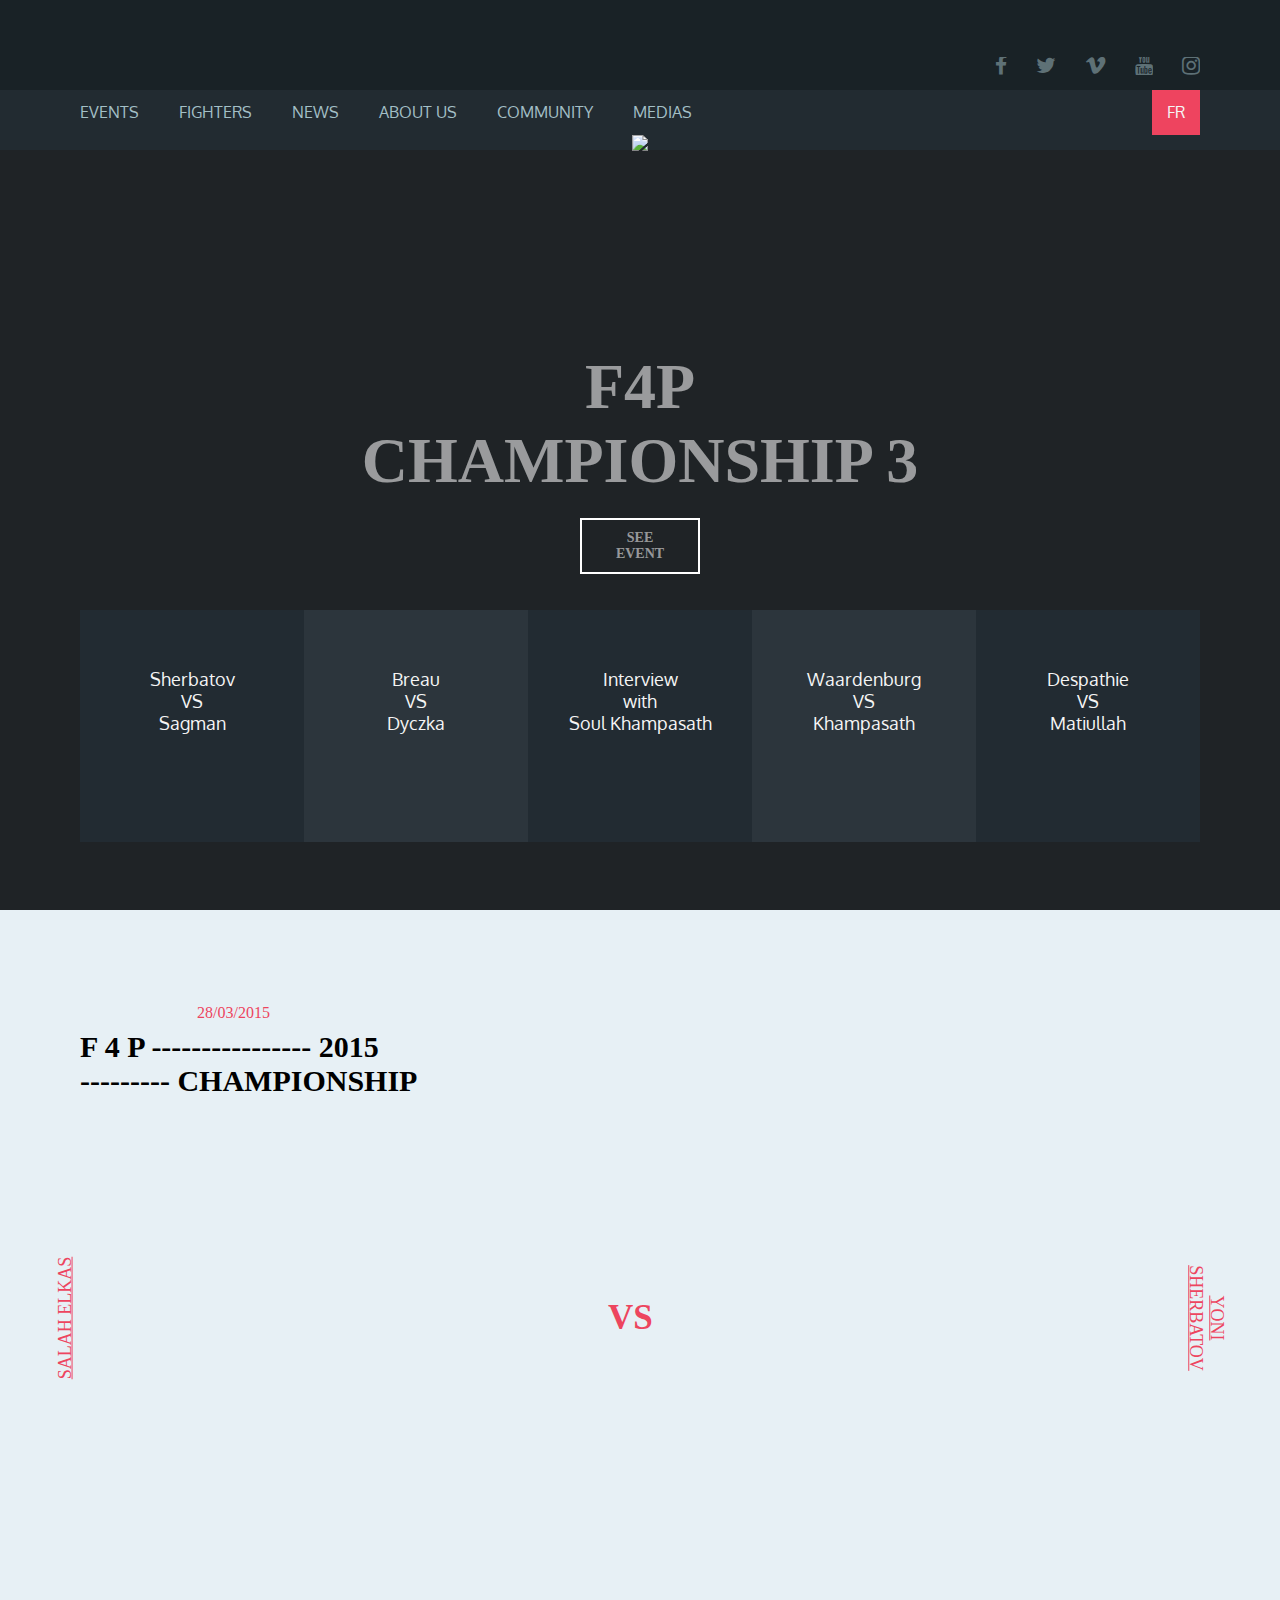
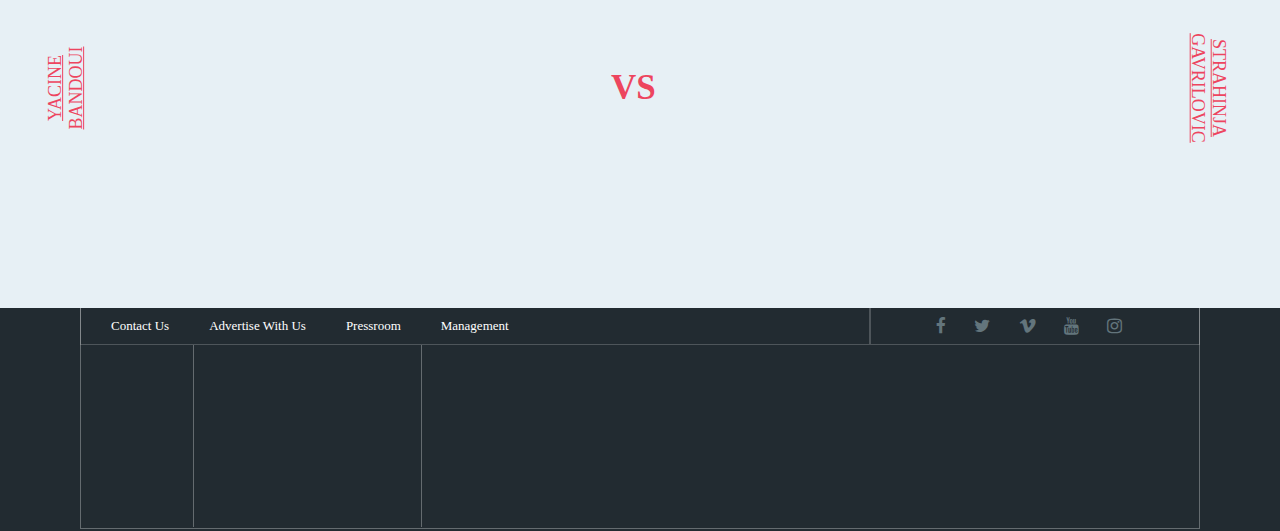
==== assignment/index.html @ b0f47acb "assignment" ====
<!DOCTYPE html>

<html>
    <head>
        <title>F4P</title>
        <meta charset="utf-8" />
        <meta name="viewport" content="width=device-width, initial-scale=1" />
        <link rel="stylesheet" href="style.css" />
        <link rel="stylesheet" href="http://cdnjs.cloudflare.com/ajax/libs/font-awesome/4.4.0/css/font-awesome.min.css" />
        <link href='https://fonts.googleapis.com/css?family=Oxygen:300,400,700' rel='stylesheet' type='text/css'>

    </head>
    <body>
        <div id="wrapper">
            <header id="header">
                <div id="navbar-top" class="center">
                    <div>
                        <ul class="social-icons">
                            <a href="#"><i class="fa fa-facebook fa-lg"></i></a>
                            <a href="#"><i class="fa fa-twitter fa-lg"></i></a>
                            <a href="#"><i class="fa fa-vimeo fa-lg"></i></a>
                            <a href="#"><i class="fa fa-youtube fa-lg"></i></a>
                            <a href="#"><i class="fa fa-instagram fa-lg"></i></a>
                        </ul>
                    </div>
                </div>
                <div id="navbar" class="center">
                    <div>
                        <ul class="nav">
                            <li class="nav-items"><a href="#">Events</a></li>
                            <li class="nav-items"><a href="#">Fighters</a></li>
                            <li class="nav-items"><a href="#">News</a></li>
                            <li class="nav-items"><a href="#">About Us</a></li>
                            <li class="nav-items"><a href="#">Community</a></li>
                            <li class="nav-items"><a href="#">Medias</a></li>
                        </ul>
                        <a href="#" class="lang">fr</a>
                    </div>
                </div>
            </header>
            <section id="content">
                <div class="banner">
                    <img class="image" src="images/banner.jpg" />
                    <div id="banner-content">
                        <a href="#"><div id="prev"></div></a>
                        <div id="title">F4P<br/>CHAMPIONSHIP 3</div>
                        <a href="#"><div id="next"></div></a>
                        <a href="#"><div id="btn">See event</div></a>
                    </div>
                </div>
                <div id="bulletin" class="center">
                    <div id="left"></div>
                    <div id="right"></div>
                </div>
                <ul class="news center">
                    <a href="#"><li class="news-item one"><p>Sherbatov<br/>VS<br/>Sagman</p></li></a>
                    <a href="#"><li class="news-item two"><p>Breau<br/>VS<br/>Dyczka</p></li></a>
                    <a href="#"><li class="news-item one"><p>Interview<br/>with<br/>Soul Khampasath</p></li></a>
                    <a href="#"><li class="news-item two"><p>Waardenburg<br/>VS<br/>Khampasath</p></li></a>
                    <a href="#"><li class="news-item one"><p>Despathie<br/>VS<br/>Matiullah</p></li></a>
                </ul>
                <div class="matches center">
                    <div id="date">28/03/2015</div>
                    <h1>F 4 P ---------------- 2015<br/>--------- CHAMPIONSHIP</h1>
                    <ul>
                        <li class="match">
                            <div class="name-one">SALAH ELKAS</div>
                            <a href="#"><div id="fighter-one-img" class="fighter"></div></a>
                            <div class="vs">VS</div>
                            <a href="#"><div id="fighter-two-img" class="fighter"></div></a>
                            <div class="name-two">YONI SHERBATOV</div>
                        </li>
                        <li class="match">
                            <div class="name-one">YACINE BANDOUI</div>
                            <a href="#"><div id="fighter-three-img" class="fighter"></div></a>
                            <div class="vs">VS</div>
                            <a href="#"><div id="fighter-four-img" class="fighter"></div></a>
                            <div class="name-two">STRAHINJA GAVRILOVIC</div>
                        </li>
                    </ul>
                </div>
            </section>
            <footer id="footer" class="center">
                <ul class="footer-links">
                    <li><a href="#">Contact Us</a></li>
                    <li><a href="#">Advertise With Us</a></li>
                    <li><a href="#">Pressroom</a></li>
                    <li><a href="#">Management</a></li>
                </ul>
                <ul class="icons">
                    <a href="#"><i class="fa fa-facebook fa-lg"></i></a>
                    <a href="#"><i class="fa fa-twitter fa-lg"></i></a>
                    <a href="#"><i class="fa fa-vimeo fa-lg"></i></a>
                    <a href="#"><i class="fa fa-youtube fa-lg"></i></a>
                    <a href="#"><i class="fa fa-instagram fa-lg"></i></a>
                </ul>
                <div class="footer-sponsors">
                    <a href="#"><div class="footer-logo"></div></a>
                    <a href="#"><div class="sherbatov"></div></a>
                    <div class="sponsors"></div>
                </div>
            </footer>
        </div>
    </body>
</html>
<!--
---- assignment/style.css ----
html,body {
    margin: 0;
	padding: 0;
	border: 0;
    width: 100%;
    height: 100%;
    outline: 0;
    font-weight: inherit;
    font-style: inherit;
    font-size: 100%;
    font-family: inherit;
    vertical-align: baseline;
    background: #222B31;
}

a,li,ul {
    list-style-type: none;
    color: inherit;
    text-decoration: none;
    vertical-align: baseline;
    outline: 0;
    margin: 0;
    padding: 0;
    border: 0;
}

@font-face {
    font-family: 'HelveticaNeue-l';
    src: url("fonts/HelveticaNeue Light.ttf");
}

#wrapper {
    position: relative;
    width: 100%;
}

#header {
    text-align: center;
    position: fixed;
    left: 0;
    top: 0;
    width: 100%;
    display: block;
    z-index: 900;
}

.center {
    padding-left: 80px;
    padding-right: 80px;
}

#navbar-top {
    position: relative;
    margin: 0 auto;
    background: #192226;
    border-bottom: 10px solid #192226;
    display: block;
    vertical-align: middle;
}

#navbar-top > div {
    position: relative;
    height: 80px;
}

.social-icons {
    overflow: hidden;
    position: absolute;
    right: 0;
    bottom: 5px;
}

.fa {
    color: #A3BFC6;
    opacity: 0.5;
    padding-left: 25px;
}

.fa:hover{
    opacity: 1;
}

#navbar {
    position: relative;
    margin: 0 auto;
    background: #222B31;
}

#navbar > div {
    position: relative;
    height: 45px;
}

.nav {
    float: left;
    display: block;
    margin-left: -20px;
}

.nav-items {
    list-style-type: none;
    float: left;
}

.nav-items:hover {
    background: #192226;
}

.nav-items > a {
    color: #A3BFC6;
    text-transform: uppercase;
    line-height: 45px;
    padding: 0 20px;
    display: block;
    font-family: 'Oxygen', sans-serif;
    font-weight: normal;
}

.nav-items > a:hover {
    color: white;
}

.lang {
    color: whitesmoke;
    background: #EE445F;
    text-transform: uppercase;
    line-height: 45px;
    font-family: 'Oxygen', sans-serif;
    font-weight: normal;
    padding-left: 15px;
    padding-right: 15px;
    float: right;
}

.lang:hover {
    background: #922B3B;
}

section {
    display: block;
    padding-top: 135px;
    overflow: hidden;
    position: relative;
}

.banner {
    width: 100%;
    display: block;
    text-align: center;
    overflow: hidden;
    font-family: 'HelveticaNeue-l';
}

.image {
    width: inherit;
}

#banner-content {
    display: block;
    width: 100%;
    color: rgba(255,255,255,0.55);
    top: 350px;
    font-weight: bold;
    text-align: center;
    position: absolute;
}

#prev {
    display: inline-block;
    float: left;
    background: url("images/arrow.png") no-repeat;
    width: 100px;
    height: 110px;
}

#prev:hover {
    background-repeat: repeat-x;
}

#title {
    display: inline-block;
    font-size: 4em;
}

#next {
    display: inline-block;
    float: right;
    background: url("images/arrow.png") no-repeat;
    width: 100px;
    height: 110px;
    -webkit-transform: rotate(180deg);
	-moz-transform: rotate(180deg);
	-ms-transform: rotate(180deg);
	-o-transform: rotate(180deg);
	transform: rotate(180deg);
}

#next:hover {
    background-repeat: repeat-x;
}

#btn {
    font-size: 14px;
    text-transform: uppercase;
    margin-top: 20px;
    position: absolute;
    left: calc(50% - 60px);
    width: 76px;
    text-align: center;
    padding: 10px 20px;
    border: 2px solid white;
}

#btn:hover {
    background: rgba(255,255,255,0.5);
    color: rgba(0,0,0,0.6);
}

#bulletin {
    display: block;
    margin-top: -5px;
    padding-top: 50px;
    width: auto;
    height: 410px;
    background: #1F2326;
}

#left {
    width: 30%;
    float: left;
    height: 360px;
    background: url("images/bulletin-left.jpg") no-repeat;
    background-size: cover;
}

#right {
    float: left;
    width: 70%;
    height: 360px;
    background: url("images/bulletin-right.jpg") no-repeat;
    background-size: cover;
}

.news {
    background: #1F2326;
    list-style-type: none;
    padding-bottom: 50px;
    width: auto;
    height: 250px;
}

.news-item {
    width: 20%;
    height: 232px;
    float: left;
    position: relative;
}

.news-item > p {
    padding-top: 40px;
    padding-bottom: 80px;
    text-align: center;
    font-family: 'Oxygen';
    font-size: 18px;
    color: whitesmoke;
    background: url("images/news-item-btn.png") no-repeat 50% 125px;
}

.one {
    background: #222B32;
}

.two {
    background: #2C353C;
}

.matches {
    width: auto;
    height: auto;
    padding-top: 100px;
    padding-bottom: 50px;
    padding-left: 0px;
    padding-right: 0px;
    background: #E7F0F5;
}

#date {
    position: absolute;
    padding-top: 44px;
    padding-left: 17px;
    margin-top: -50px;
    left: 180px;
    width: 100px;
    height: 100px;
    color: #ED455E;
    background: url("images/date.png") no-repeat 10px 2px;
    background-size: 100px;
}

h1 {
    padding-left: 80px;
    font-size: 30px;
    font-weight: bolder;
    font-family: 'HelveticaNeue-l';
}

.match {
    display: table;
    width: 100%;
    height: 300px;
    list-style-type: none;
    padding-top: 50px;
    padding-bottom: 20px;
    text-align: center;
}

.name-one {
    text-decoration: underline;
    font-size: 18px;
    color: #ED455F;
    width: 180px;
    height: 100%;
    -webkit-transform: rotate(-90deg);
	-moz-transform: rotate(-90deg);
	-ms-transform: rotate(-90deg);
	-o-transform: rotate(-90deg);
	transform: rotate(-90deg);
    display: table-cell;
    vertical-align: middle;
    text-align: center;
}

.fighter {
    width: 450px;
    height: 300px;
    background: url("images/fighter.jpg") no-repeat;
    background-size: contain;
}

#fighter-two-img {
    background: url("images/fighter-two.jpg") no-repeat;
    background-size: contain;
}

#fighter-four-img {
    background: url("images/fighter-four.jpg") no-repeat;
    background-size: contain;
}

.vs {
    color: #ED455E;
    font-weight: 900;
    font-size: 35px;
    width: 8%;
    height: 100%;
    display: table-cell;
    vertical-align: middle;
    text-align: center;
}

.name-two {
    text-decoration: underline;
    font-size: 18px;
    color: #ED455F;
    width: 180px;
    height: 100%;
    -webkit-transform: rotate(90deg);
	-moz-transform: rotate(90deg);
	-ms-transform: rotate(90deg);
	-o-transform: rotate(90deg);
	transform: rotate(90deg);
    display: table-cell;
    vertical-align: middle;
    text-align: center;
}

#footer {
    margin-top: -1px;
    height: 200px;
    color: white;
    font-size: 13px;
    background: #222B31;
}

#footer > ul {
    display: inline-block;
    border: 1px solid rgba(255,255,255,0.2);
    padding: 10px 30px;
}

#footer > ul.footer-links {
    float: left;
    width: 65%;
}

#footer > ul.icons {
    float: left;
    padding-left: 40px;
    padding-right: 0px;
    width: calc(35% - 104px);
}

#footer > ul > li{
    float: left;
    display: inline-block;
    padding-right: 40px;
}

.footer-sponsors {
    display: block;
    height: 220px;
    border: 1px solid rgba(255,255,255,0.3);
    margin-bottom: 40px;
}

.footer-logo {
    display: inline-block;
    width: 10%;
    height: 182px;
    margin-top: 0px;
    background: url("images/footer_logo.png") no-repeat;
    border-right: 1px solid rgba(255,255,255,0.3);
    background-position: center;
    background-size: contain;
}

.sherbatov {
    display: inline-block;
    width: 20%;
    height: 182px;
    background: url("images/sherbatov.png") no-repeat;
    border-right: 1px solid rgba(255,255,255,0.3);
    background-position: center;
    background-size: contain;
}

.sponsors {
    margin-left: 50px;
    display: inline-block;
    width: 60%;
    height: 180px;
    background: url("images/sponsors.png") no-repeat;
    background-size: cover;
}
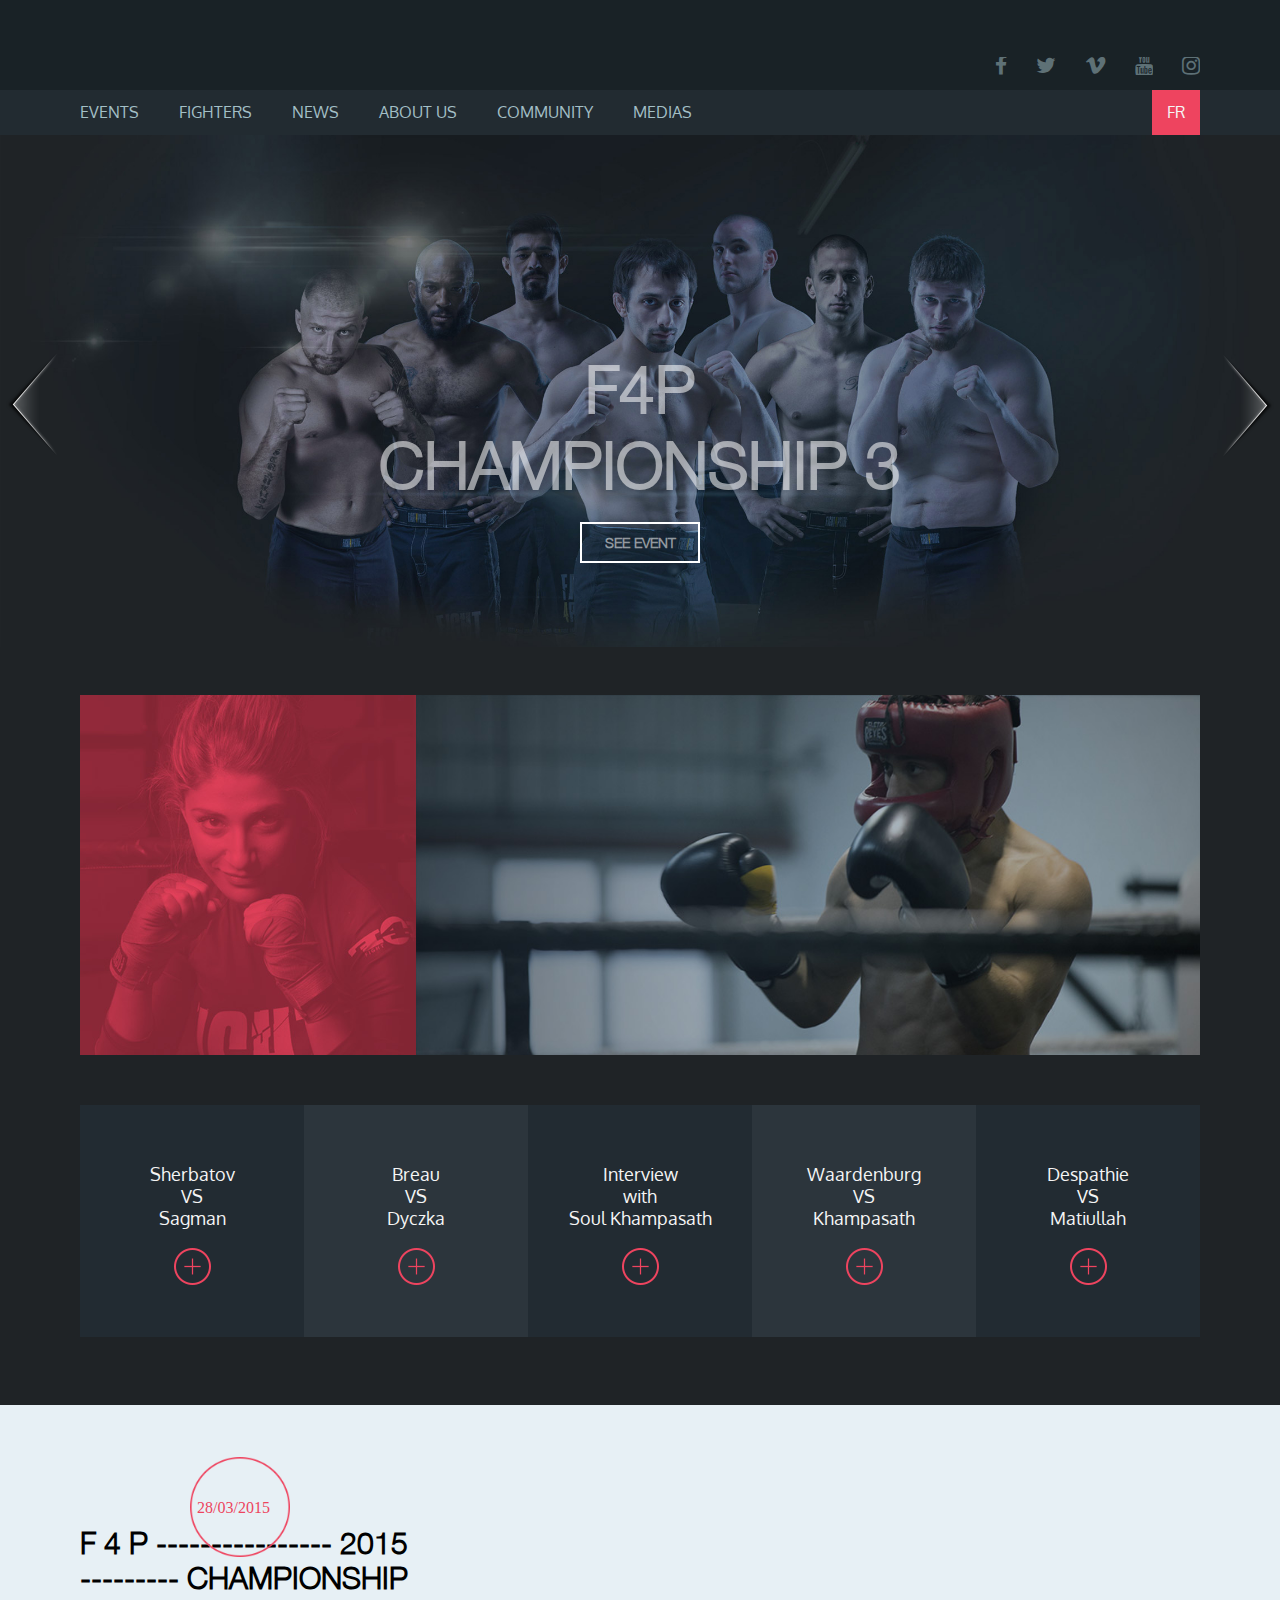
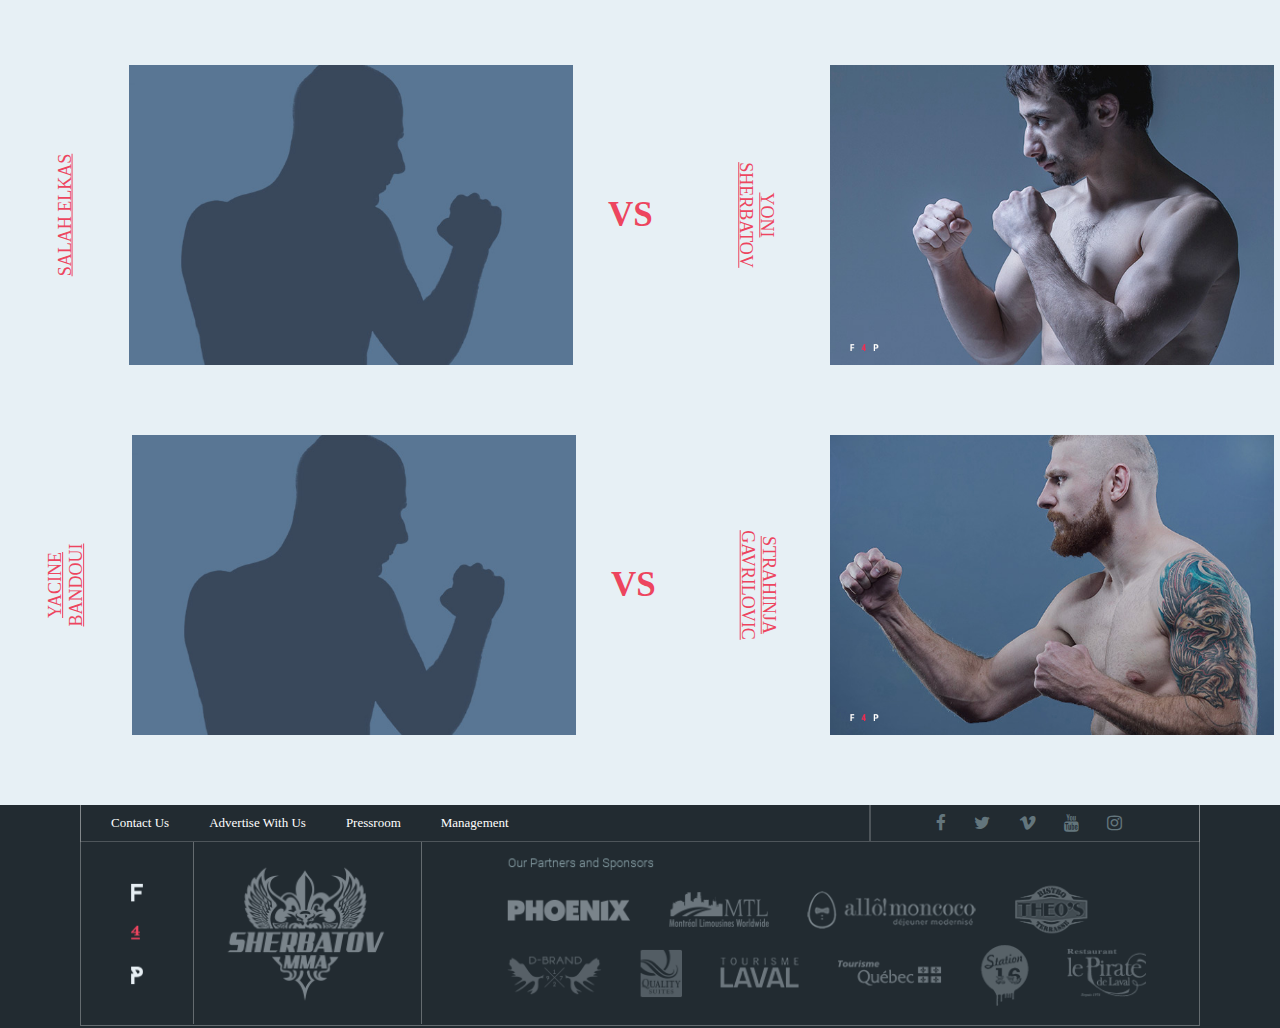
==== commit 30aacf6e: "Update index.html" ====
--- a/assignment/index.html
+++ b/assignment/index.html
@@ -8,7 +8,8 @@
         <link rel="stylesheet" href="style.css" />
         <link rel="stylesheet" href="http://cdnjs.cloudflare.com/ajax/libs/font-awesome/4.4.0/css/font-awesome.min.css" />
         <link href='https://fonts.googleapis.com/css?family=Oxygen:300,400,700' rel='stylesheet' type='text/css'>
-
+        <link href='https://fonts.googleapis.com/css?family=Vollkorn:400,700' rel='stylesheet' type='text/css'>
+        <link href='https://fonts.googleapis.com/css?family=Josefin+Slab:400,600' rel='stylesheet' type='text/css'>
     </head>
     <body>
         <div id="wrapper">
@@ -67,15 +68,15 @@
                             <div class="name-one">SALAH ELKAS</div>
                             <a href="#"><div id="fighter-one-img" class="fighter"></div></a>
                             <div class="vs">VS</div>
+                            <div class="name-two">YONI SHERBATOV</div>
                             <a href="#"><div id="fighter-two-img" class="fighter"></div></a>
-                            <div class="name-two">YONI SHERBATOV</div>
                         </li>
                         <li class="match">
                             <div class="name-one">YACINE BANDOUI</div>
                             <a href="#"><div id="fighter-three-img" class="fighter"></div></a>
                             <div class="vs">VS</div>
+                            <div class="name-two">STRAHINJA GAVRILOVIC</div>
                             <a href="#"><div id="fighter-four-img" class="fighter"></div></a>
-                            <div class="name-two">STRAHINJA GAVRILOVIC</div>
                         </li>
                     </ul>
                 </div>
@@ -103,4 +104,3 @@
         </div>
     </body>
 </html>
-<!--
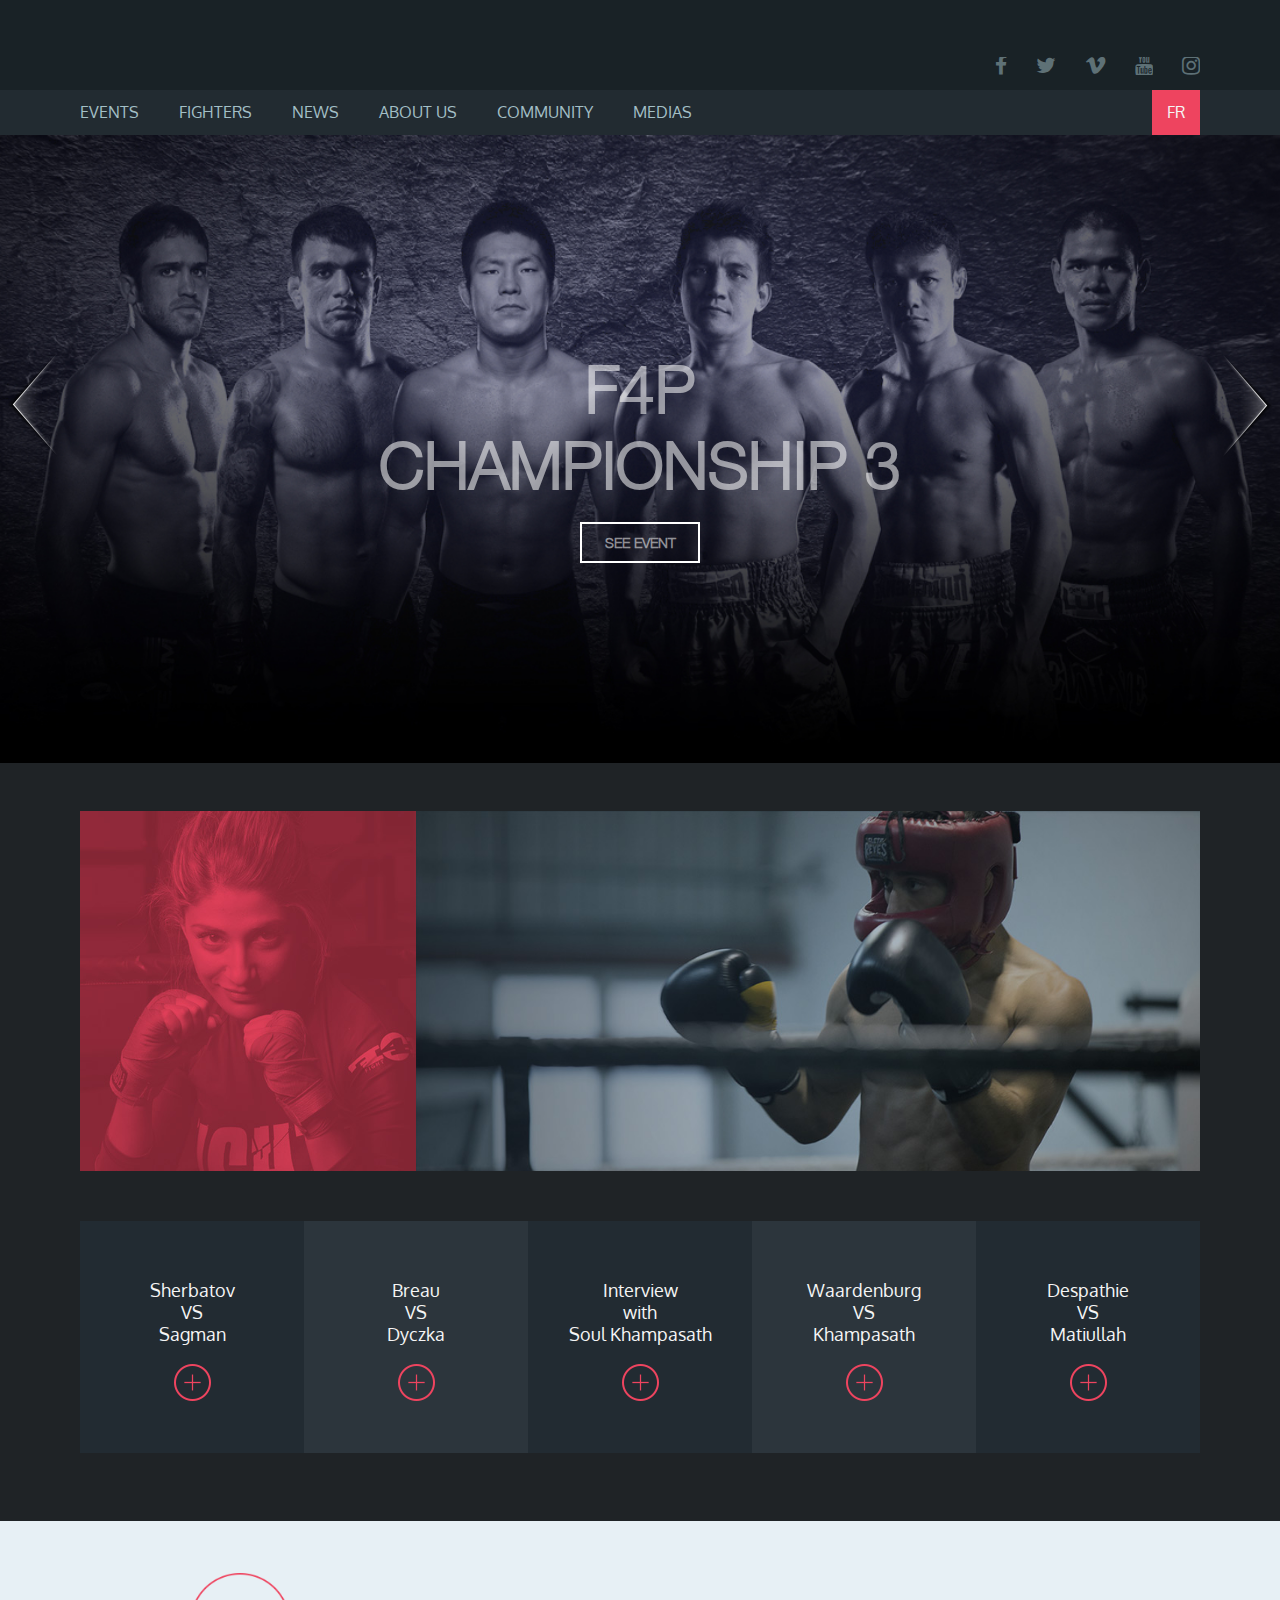
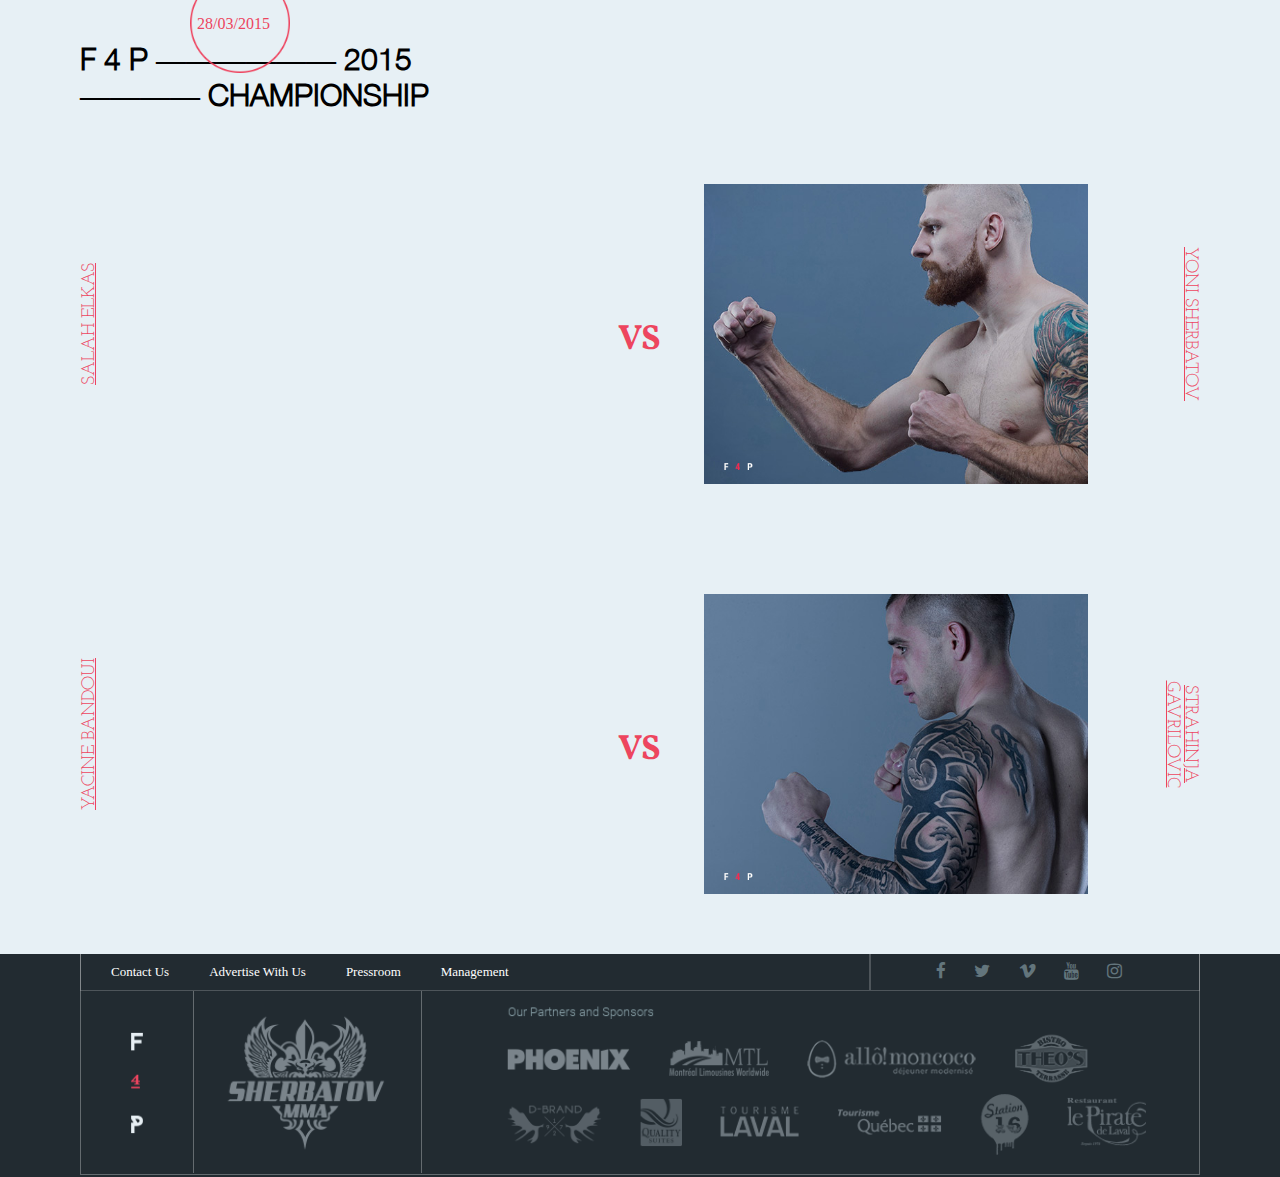
==== commit f621e888: "Update index.html" ====
--- a/assignment/index.html
+++ b/assignment/index.html
@@ -10,6 +10,7 @@
         <link href='https://fonts.googleapis.com/css?family=Oxygen:300,400,700' rel='stylesheet' type='text/css'>
         <link href='https://fonts.googleapis.com/css?family=Vollkorn:400,700' rel='stylesheet' type='text/css'>
         <link href='https://fonts.googleapis.com/css?family=Josefin+Slab:400,600' rel='stylesheet' type='text/css'>
+        <link href='https://fonts.googleapis.com/css?family=Iceland' rel='stylesheet' type='text/css'>
     </head>
     <body>
         <div id="wrapper">
@@ -62,7 +63,7 @@
                 </ul>
                 <div class="matches center">
                     <div id="date">28/03/2015</div>
-                    <h1>F 4 P ---------------- 2015<br/>--------- CHAMPIONSHIP</h1>
+                    <h1>F 4 P &#8213;&#8213;&#8213;&#8213;&#8213;&#8213; 2015<br/>&#8213;&#8213;&#8213;&#8213; CHAMPIONSHIP</h1>
                     <ul>
                         <li class="match">
                             <div class="name-one">SALAH ELKAS</div>
--- a/assignment/style.css
+++ b/assignment/style.css
@@ -277,10 +277,7 @@
 .matches {
     width: auto;
     height: auto;
-    padding-top: 100px;
-    padding-bottom: 50px;
-    padding-left: 0px;
-    padding-right: 0px;
+    padding: 100px 0 50px 0;
     background: #E7F0F5;
 }
 
@@ -305,73 +302,88 @@
 }
 
 .match {
-    display: table;
+    text-align: center;
+    display: inline-block;
+    float: left;
     width: 100%;
     height: 300px;
     list-style-type: none;
     padding-top: 50px;
-    padding-bottom: 20px;
-    text-align: center;
+    padding-bottom: 60px;
+    background: #E7F0F5;
 }
 
 .name-one {
+    text-align: center;
+    display: inline-block;
+    width: 15%;
+    height: 10%;
+    float: left;
+    margin-top: 125px;
     text-decoration: underline;
     font-size: 18px;
+    font-family: 'Josefin Slab', serif;
     color: #ED455F;
-    width: 180px;
-    height: 100%;
     -webkit-transform: rotate(-90deg);
 	-moz-transform: rotate(-90deg);
 	-ms-transform: rotate(-90deg);
 	-o-transform: rotate(-90deg);
 	transform: rotate(-90deg);
-    display: table-cell;
     vertical-align: middle;
-    text-align: center;
 }
 
 .fighter {
-    width: 450px;
-    height: 300px;
+    width: 30%;
+    height: 100%;
+    text-align: center;
+    display: inline-block;
+    float: left;
     background: url("images/fighter.jpg") no-repeat;
-    background-size: contain;
+    background-size: cover;
 }
 
 #fighter-two-img {
     background: url("images/fighter-two.jpg") no-repeat;
-    background-size: contain;
+    background-size: cover;
+    float: right;
 }
 
 #fighter-four-img {
     background: url("images/fighter-four.jpg") no-repeat;
-    background-size: contain;
+    background-size: cover;
+    float: right;
 }
 
 .vs {
-    color: #ED455E;
-    font-weight: 900;
-    font-size: 35px;
+    display: inline-block;
+    text-align: center;
     width: 8%;
     height: 100%;
-    display: table-cell;
+    margin-top: 132px;
+    color: #ED455E;
+    font-weight: 700;
+    font-size: 35px;
+    font-family: 'Vollkorn', serif;
     vertical-align: middle;
-    text-align: center;
 }
 
 .name-two {
+    text-align: center;
+    display: inline-block;
+    width: 15%;
+    height: 10%;
+    float: right;
+    margin-top: 125px;
     text-decoration: underline;
     font-size: 18px;
+    font-family: 'Josefin Slab', serif;
     color: #ED455F;
-    width: 180px;
-    height: 100%;
     -webkit-transform: rotate(90deg);
 	-moz-transform: rotate(90deg);
 	-ms-transform: rotate(90deg);
 	-o-transform: rotate(90deg);
 	transform: rotate(90deg);
-    display: table-cell;
     vertical-align: middle;
-    text-align: center;
 }
 
 #footer {
